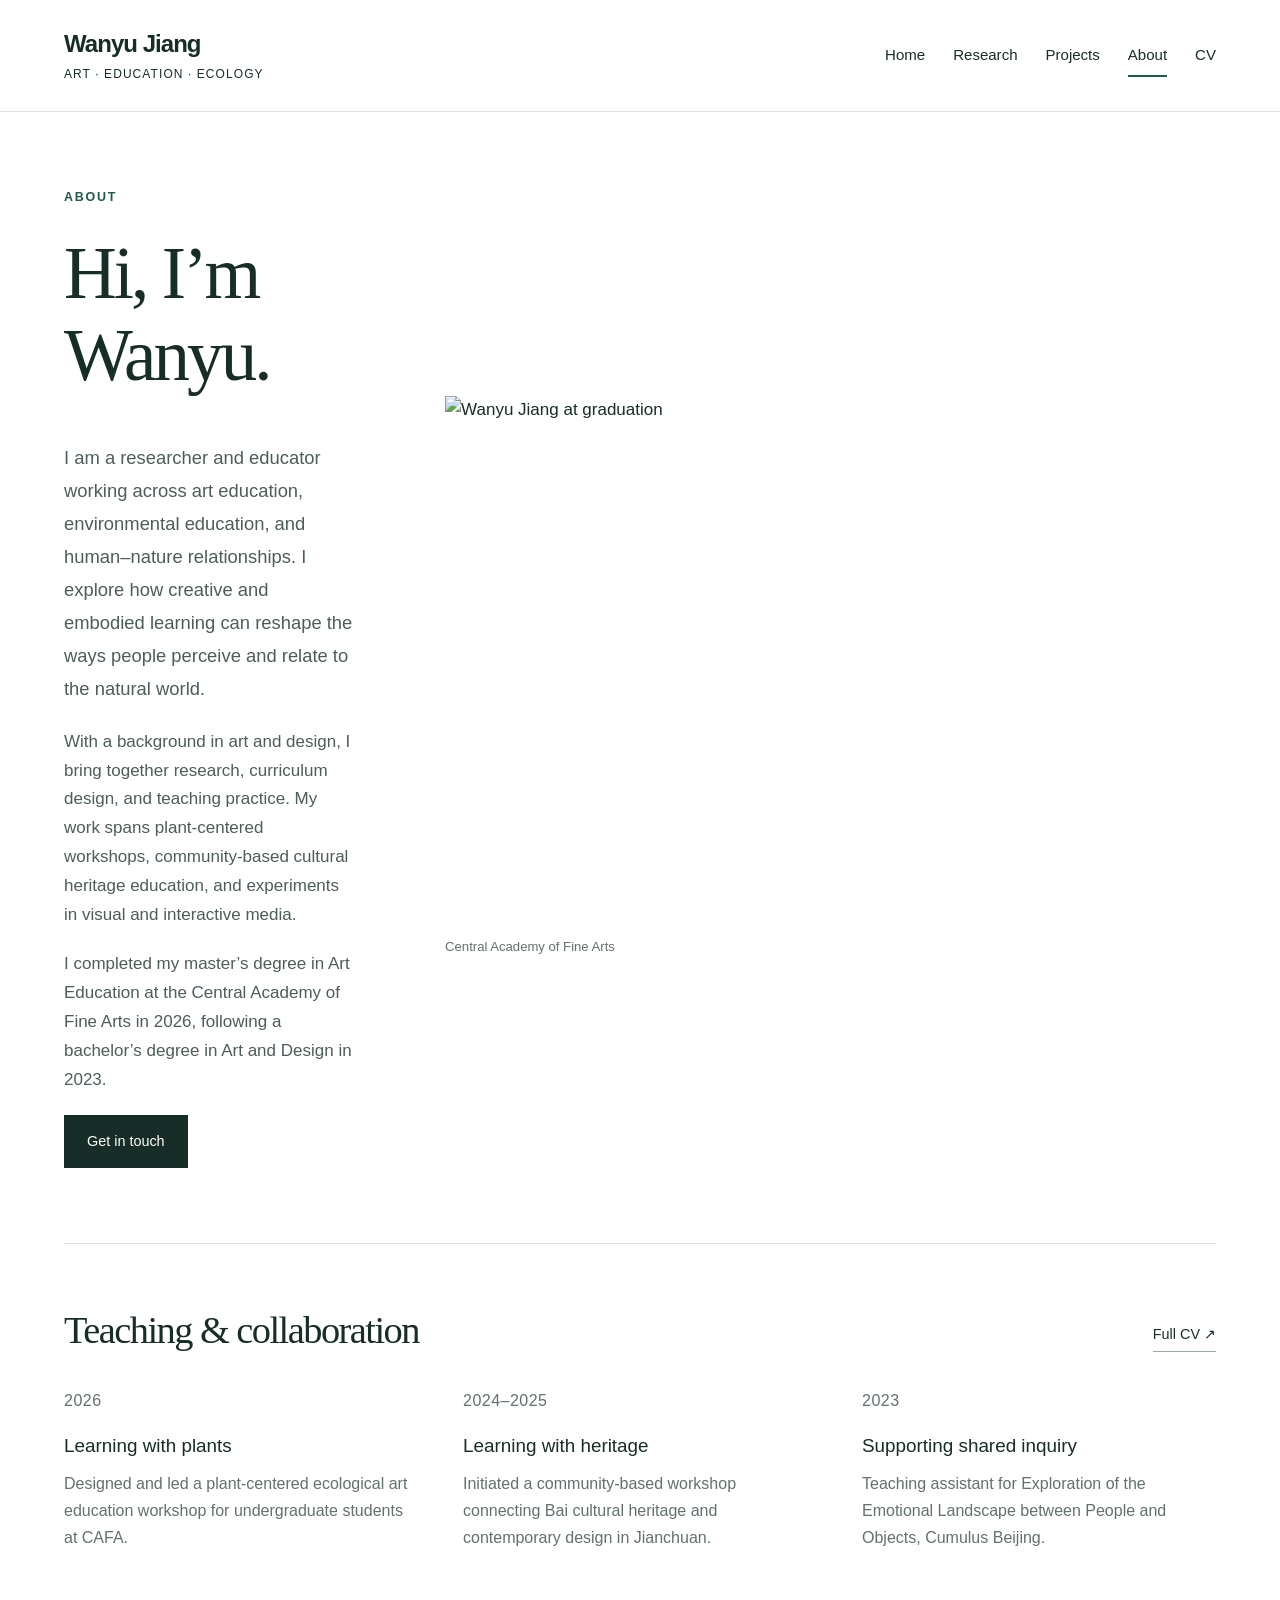
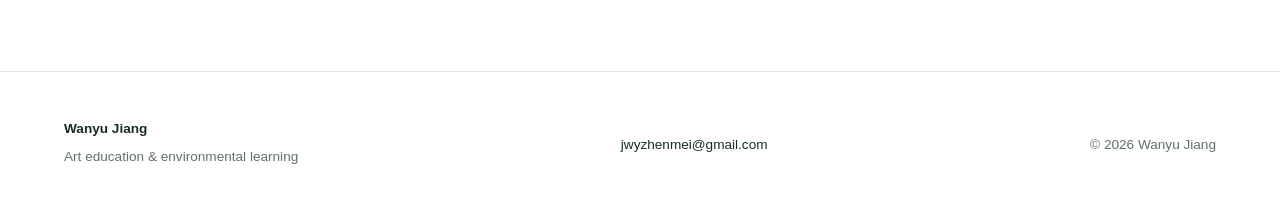
==== about.html @ fbd91f1c "Add files via upload" ====
<!doctype html><html lang="en"><head><meta charset="utf-8"><meta name="viewport" content="width=device-width,initial-scale=1"><title>About — Wanyu Jiang</title><meta name="description" content="Wanyu Jiang — researcher and educator working across art education, environmental learning, and human–nature relationships."><link rel="icon" href="data:image/svg+xml,%3Csvg xmlns='http://www.w3.org/2000/svg' viewBox='0 0 40 40'%3E%3Crect width='40' height='40' rx='20' fill='%231b4438'/%3E%3Ctext x='20' y='27' text-anchor='middle' font-family='Georgia' font-size='25' fill='white'%3EW%3C/text%3E%3C/svg%3E"><link rel="stylesheet" href="style.css"><script src="script.js" defer></script></head><body><a class="skip" href="#main">Skip to content</a><header><a class="brand" href="index.html">Wanyu Jiang<span>Art · Education · Ecology</span></a><button class="menu-toggle" aria-expanded="false" aria-controls="navigation">Menu</button><nav id="navigation" aria-label="Main navigation"><a href="index.html">Home</a><a href="research.html">Research</a><a href="projects.html">Projects</a><a aria-current="page" href="about.html">About</a><a href="cv.html">CV</a></nav></header><main id="main"><section class="about-layout"><div><p class="eyebrow">About</p><h1>Hi, I’m Wanyu.</h1><p class="intro">I am a researcher and educator working across art education, environmental education, and human–nature relationships. I explore how creative and embodied learning can reshape the ways people perceive and relate to the natural world.</p><p>With a background in art and design, I bring together research, curriculum design, and teaching practice. My work spans plant-centered workshops, community-based cultural heritage education, and experiments in visual and interactive media.</p><p>I completed my master’s degree in Art Education at the Central Academy of Fine Arts in 2026, following a bachelor’s degree in Art and Design in 2023.</p><a class="button" href="mailto:jwyzhenmei@gmail.com">Get in touch</a></div><figure><img class="portrait" src="assets/image-4.jpg" alt="Wanyu Jiang at graduation" loading="lazy" width="1600" height="1100"><figcaption>Central Academy of Fine Arts</figcaption></figure></section><section class="section"><div class="section-heading"><h2>Teaching & collaboration</h2><a class="text-link" href="cv.html">Full CV ↗</a></div><div class="three"><div><p class="meta">2026</p><h3>Learning with plants</h3><p>Designed and led a plant-centered ecological art education workshop for undergraduate students at CAFA.</p></div><div><p class="meta">2024–2025</p><h3>Learning with heritage</h3><p>Initiated a community-based workshop connecting Bai cultural heritage and contemporary design in Jianchuan.</p></div><div><p class="meta">2023</p><h3>Supporting shared inquiry</h3><p>Teaching assistant for Exploration of the Emotional Landscape between People and Objects, Cumulus Beijing.</p></div></div></section></main><footer><div><strong>Wanyu Jiang</strong><p>Art education & environmental learning</p></div><a href="mailto:jwyzhenmei@gmail.com">jwyzhenmei@gmail.com</a><span>© 2026 Wanyu Jiang</span></footer></body></html>
---- style.css ----
:root{--ink:#172d27;--accent:#205a46;--muted:#627169;--line:#dce3df;--paper:#fff;--tint:#f0f5f1}*{box-sizing:border-box}html{scroll-behavior:smooth}body{margin:0;background:var(--paper);color:var(--ink);font:17px/1.7 Arial,Helvetica,sans-serif}a{color:inherit;text-decoration:none}a:hover{color:var(--accent)}a:focus-visible,button:focus-visible{outline:3px solid #be7000;outline-offset:6px}p{margin:0 0 1.2em}h1,h2,h3{line-height:1.12;font-weight:400;margin:0 0 .6em}h1,h2{font-family:Georgia,'Times New Roman',serif;letter-spacing:-.04em}h1{font-size:clamp(3rem,5.7vw,5.8rem)}h2{font-size:clamp(2rem,3vw,3.1rem)}h3{font-size:1.35rem;line-height:1.35}img{display:block;max-width:100%;height:auto}figure{margin:0}figcaption{font-size:.82rem;color:var(--muted);margin-top:10px}header,main,footer{max-width:1400px;margin:auto}header{padding:30px 5%;display:flex;align-items:center;justify-content:space-between;border-bottom:1px solid var(--line);gap:25px}.brand{font-size:1.5rem;font-weight:600;letter-spacing:-.04em;line-height:1.2}.brand span{display:block;font-size:.75rem;font-weight:400;letter-spacing:.09em;text-transform:uppercase;margin-top:8px}nav{display:flex;gap:28px;font-size:.94rem}nav a{padding:8px 0}nav a[aria-current]{border-bottom:2px solid var(--accent)}main{padding:0 5%}.menu-toggle{display:none}.hero{display:grid;grid-template-columns:1.12fr 1fr;gap:7%;padding:70px 0 80px;align-items:center}.eyebrow{font-size:.78rem;letter-spacing:.14em;text-transform:uppercase;color:var(--accent);font-weight:600;margin-bottom:25px}.intro{font-size:1.15rem;line-height:1.8;max-width:750px;color:#4c5e55}.hero h1{margin-bottom:28px}.hero-image img{height:580px;width:100%;object-fit:cover;object-position:center 55%}.hero-image figcaption{font-size:.78rem}.actions{display:flex;align-items:center;gap:25px;margin:30px 0}.button{display:inline-block;background:var(--ink);color:white;padding:13px 22px;border:1px solid var(--ink);font:inherit;font-size:.9rem;cursor:pointer}.button:hover{background:var(--accent);color:#fff}.text-link{font-size:.9rem;border-bottom:1px solid #9bab9f;padding-bottom:4px}.affiliation{font-size:.82rem;color:var(--muted);max-width:320px}.section{padding:65px 0;border-top:1px solid var(--line)}.section-heading{display:flex;justify-content:space-between;align-items:end;gap:30px;margin-bottom:35px}.section-heading h2{margin-bottom:0}.section-heading .eyebrow{margin-bottom:15px}.grid{display:grid;grid-template-columns:1fr 1fr;gap:55px 35px}.project-card img{width:100%;height:360px;object-fit:cover;background:var(--tint);transition:filter .2s}.project-card:hover img{filter:brightness(.94)}.meta{font-size:.8rem;color:var(--muted);letter-spacing:.03em}.project-card .meta{margin:20px 0 9px}.project-card h3{font-family:Georgia,serif;font-size:1.9rem;letter-spacing:-.025em}.project-card p{color:var(--muted);max-width:520px;font-size:1rem}.research-band{background:var(--tint);margin:15px -5.56% 0;padding:65px 5.56%}.three{display:grid;grid-template-columns:repeat(3,1fr);gap:45px;margin:35px 0}.three p{color:var(--muted);font-size:1rem}.three h3{font-size:1.18rem}footer{padding:45px 5%;display:flex;justify-content:space-between;align-items:center;gap:30px;font-size:.85rem;border-top:1px solid var(--line)}footer p{margin:5px 0;color:var(--muted)}footer span{color:var(--muted)}.page-head{padding:65px 0 50px;max-width:1050px}.page-head h1{font-size:clamp(2.8rem,5vw,5rem)}.page-head>.text-link{display:inline-block;margin-bottom:35px}.project-index{padding-bottom:80px}.project-hero img{width:100%;height:650px;object-fit:cover}.project-body{display:grid;grid-template-columns:1fr 2.2fr;gap:10%;padding:70px 0}.project-body aside{font-size:.95rem;color:var(--muted)}.project-body aside .eyebrow{margin-bottom:8px}.project-body article section{margin-bottom:40px}.project-body h2{font-size:2rem}.project-body article p{color:#4c5e55}.gallery{display:grid;grid-template-columns:1fr 1fr;gap:35px;padding-bottom:70px}.gallery img{width:100%;height:400px;object-fit:contain;background:#f5f6f5}.thesis{display:grid;grid-template-columns:1fr 1fr;gap:55px;padding-bottom:60px;align-items:center}.thesis img{height:400px;width:100%;object-fit:cover}.publication{display:grid;grid-template-columns:110px 1fr;gap:25px;border-top:1px solid var(--line);padding:30px 0}.publication h3{font-family:Georgia,serif;font-size:1.65rem}.publication p{font-size:1rem;color:var(--muted);margin-bottom:12px}.muted{color:var(--muted);font-size:.85rem}.about-layout{display:grid;grid-template-columns:1.4fr 1fr;gap:8%;align-items:center;padding:75px 0}.portrait{width:100%;height:530px;object-fit:cover;object-position:55% center}.about-layout p:not(.eyebrow){color:#4c5e55}.cv-section{padding:35px 0;border-top:1px solid var(--line);max-width:1000px}.cv-section h2{font-size:2rem}.cv-row{display:grid;grid-template-columns:130px 1fr;gap:25px;padding:15px 0}.cv-row h3{font-size:1.05rem;font-weight:600;margin-bottom:5px}.cv-row p{font-size:.96rem;color:var(--muted);margin:0}.skip{position:absolute;top:-100px;background:white;padding:15px;z-index:10}.skip:focus{top:0}.print-button{margin-top:10px}@media(max-width:850px){header{padding:24px 5%}nav{gap:16px}.hero{gap:5%;padding:45px 0}.hero-image img{height:500px}.hero h1{font-size:3.5rem}.three{gap:20px}.project-card img{height:270px}.project-hero img{height:450px}.portrait{height:450px}.gallery img{height:300px}}@media(max-width:620px){body{font-size:16px}.brand{font-size:1.3rem}.brand span{font-size:.7rem}.menu-toggle{display:block;border:1px solid var(--line);padding:8px 12px;background:white;color:var(--ink);font:inherit}header{flex-wrap:wrap}nav{display:none;width:100%;justify-content:space-between;gap:8px}nav.open{display:flex}.hero,.about-layout,.thesis,.project-body{grid-template-columns:1fr;gap:30px}.hero{padding:40px 0}.hero h1{font-size:3.6rem}.hero-image img{height:440px}.hero .intro{font-size:1.05rem}.affiliation{max-width:none}.grid,.three,.gallery{grid-template-columns:1fr}.section{padding:40px 0}.section-heading{align-items:start;flex-direction:column;gap:15px}.grid{gap:40px}.project-card img{height:300px}.research-band{padding-top:45px;padding-bottom:40px}.three{gap:20px}.three p{margin-bottom:0}.page-head{padding:40px 0}.project-hero img{height:380px}.project-body{padding:35px 0}.project-body aside{display:grid;grid-template-columns:70px 1fr;gap:10px}.project-body aside p{margin:0}.gallery img{height:auto;max-height:520px}.publication{grid-template-columns:1fr;gap:8px}.about-layout{padding:40px 0}.portrait{height:440px}.cv-row{grid-template-columns:1fr;gap:5px}footer{flex-direction:column;align-items:start;gap:15px}.actions{gap:18px}.thesis{padding-bottom:40px}}@media print{header,footer,.print-button,.skip{display:none}body{font-size:10pt;color:#111}main{padding:0;max-width:none}.page-head{padding:0 0 15px}.page-head h1{font-size:28pt}.cv-section{padding:12px 0;break-inside:auto}.cv-section h2{font-size:16pt}.cv-row{padding:5px 0;break-inside:avoid}.cv-row h3,.cv-row p,.meta{font-size:10pt}.cv-section p{font-size:10pt}.cv-row{grid-template-columns:85px 1fr}a{color:#111}@page{margin:16mm}}
/* Project sequences follow the author-specified image order and aspect ratios. */
.reading-copy{max-width:850px;margin:0 auto 40px;color:#4c5e55}.reading-copy h2{color:var(--ink);font-size:2.2rem}.abstract{padding:35px 0 20px;border-top:1px solid var(--line)}.abstract p{font-size:1rem}.keywords{font-size:.9rem!important}.project-sequence{padding:0 0 70px}.project-sequence>.original-image{max-width:1100px;margin:0 auto 38px}.original-image img{width:100%;height:auto;object-fit:contain;background:transparent}.image-pair{display:grid;grid-template-columns:1fr 1fr;gap:28px;align-items:start;margin-bottom:38px}.image-pair .original-image{margin:0}.video-block{max-width:1100px;margin:35px auto 50px}.video-block video{display:block;width:100%;height:auto;max-height:85vh;background:#111}.project-sequence .reading-copy{margin-top:55px}.hero-image img[src*="image-14"]{object-fit:contain;background:#f3f4f2}.project-hero:has(img[src*="feedback-image"] ) img{height:auto;max-height:700px;object-fit:contain;background:#f5f6f5}@media(max-width:620px){.image-pair{grid-template-columns:1fr;gap:25px}.abstract{padding-top:25px}.project-sequence .reading-copy{margin-top:35px}.video-block{margin:25px auto 35px}}
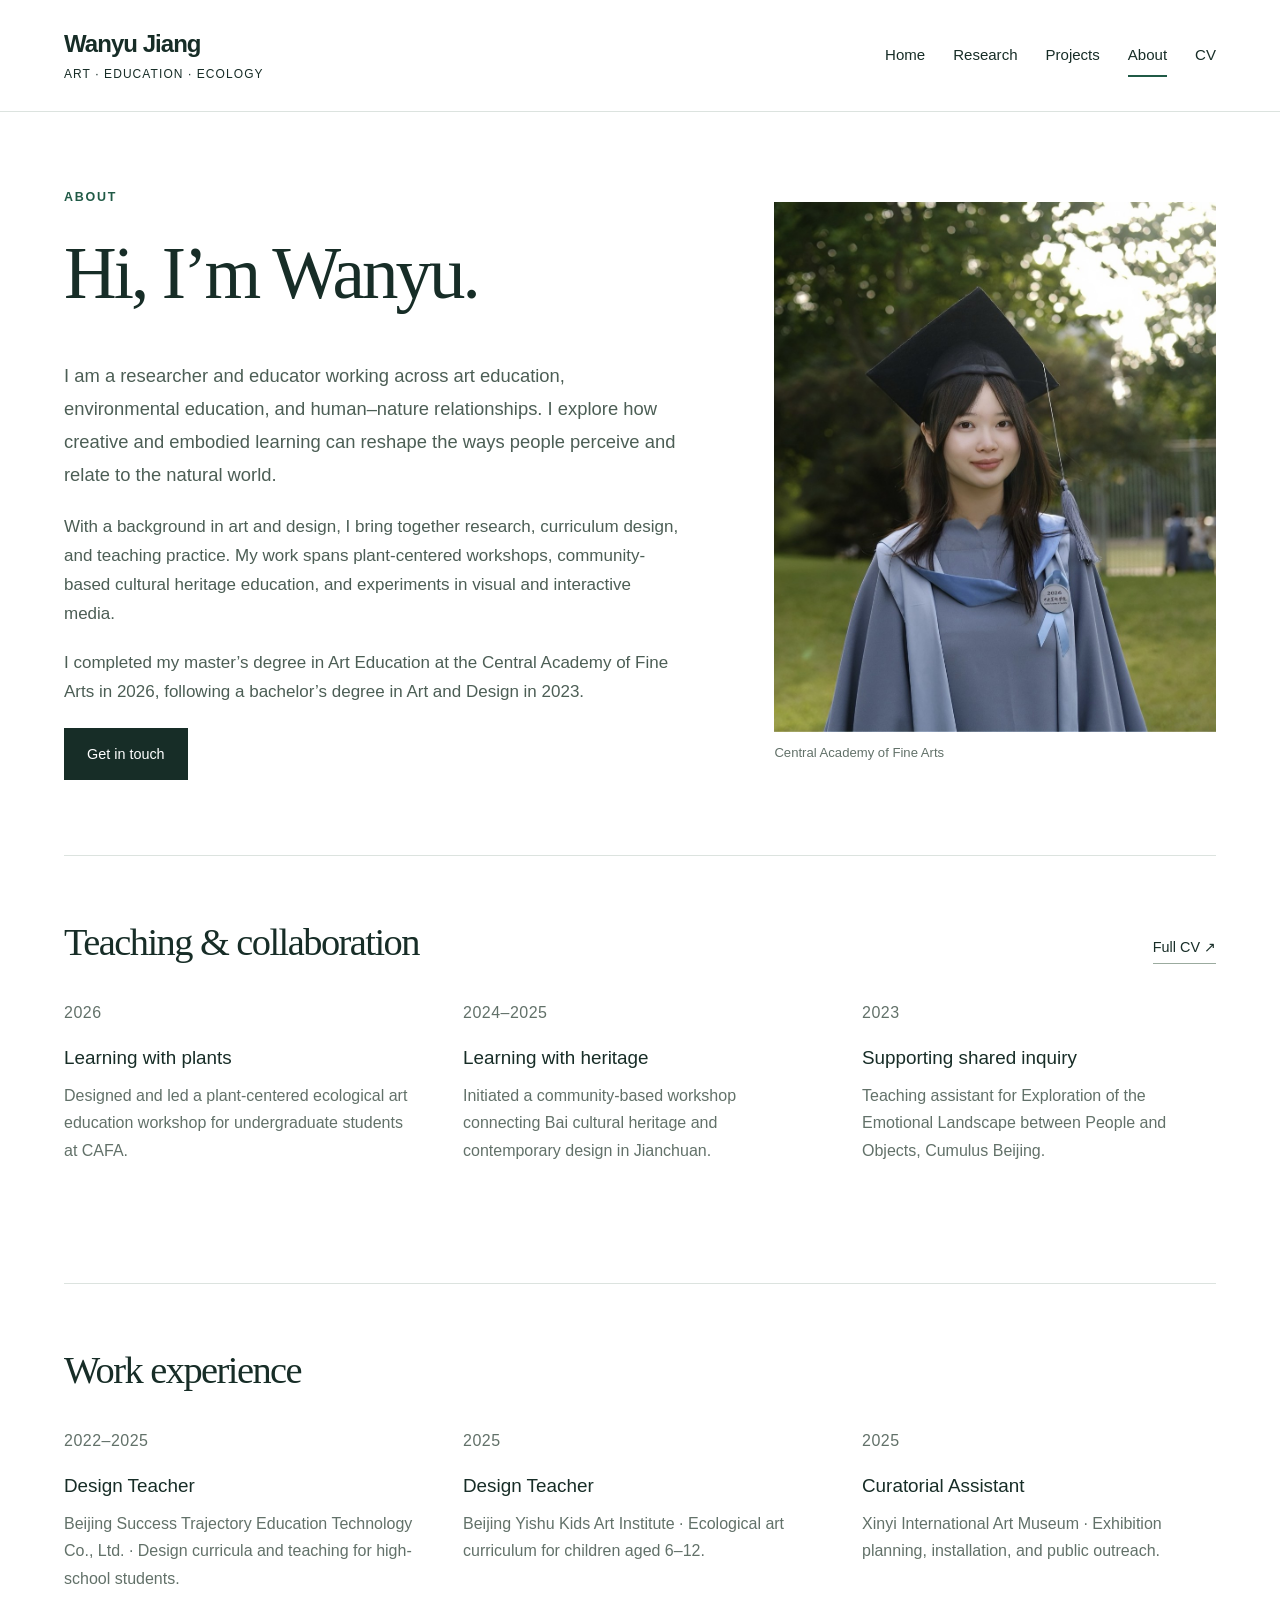
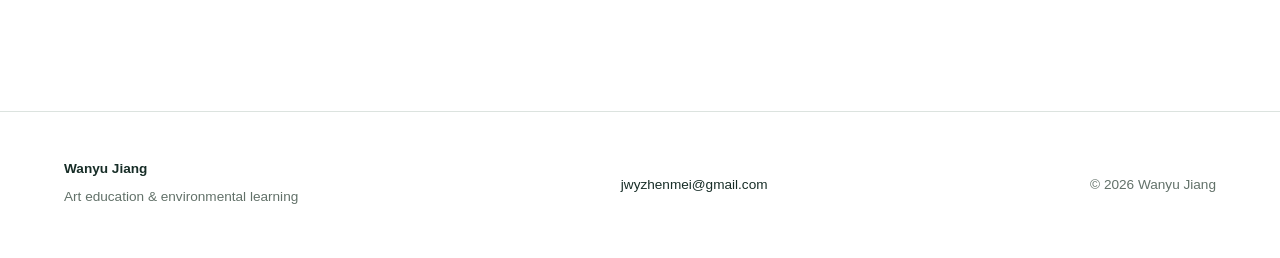
==== commit 61a317ea: "Add files via upload" ====
--- a/about.html
+++ b/about.html
@@ -1 +1 @@
-<!doctype html><html lang="en"><head><meta charset="utf-8"><meta name="viewport" content="width=device-width,initial-scale=1"><title>About — Wanyu Jiang</title><meta name="description" content="Wanyu Jiang — researcher and educator working across art education, environmental learning, and human–nature relationships."><link rel="icon" href="data:image/svg+xml,%3Csvg xmlns='http://www.w3.org/2000/svg' viewBox='0 0 40 40'%3E%3Crect width='40' height='40' rx='20' fill='%231b4438'/%3E%3Ctext x='20' y='27' text-anchor='middle' font-family='Georgia' font-size='25' fill='white'%3EW%3C/text%3E%3C/svg%3E"><link rel="stylesheet" href="style.css"><script src="script.js" defer></script></head><body><a class="skip" href="#main">Skip to content</a><header><a class="brand" href="index.html">Wanyu Jiang<span>Art · Education · Ecology</span></a><button class="menu-toggle" aria-expanded="false" aria-controls="navigation">Menu</button><nav id="navigation" aria-label="Main navigation"><a href="index.html">Home</a><a href="research.html">Research</a><a href="projects.html">Projects</a><a aria-current="page" href="about.html">About</a><a href="cv.html">CV</a></nav></header><main id="main"><section class="about-layout"><div><p class="eyebrow">About</p><h1>Hi, I’m Wanyu.</h1><p class="intro">I am a researcher and educator working across art education, environmental education, and human–nature relationships. I explore how creative and embodied learning can reshape the ways people perceive and relate to the natural world.</p><p>With a background in art and design, I bring together research, curriculum design, and teaching practice. My work spans plant-centered workshops, community-based cultural heritage education, and experiments in visual and interactive media.</p><p>I completed my master’s degree in Art Education at the Central Academy of Fine Arts in 2026, following a bachelor’s degree in Art and Design in 2023.</p><a class="button" href="mailto:jwyzhenmei@gmail.com">Get in touch</a></div><figure><img class="portrait" src="assets/image-4.jpg" alt="Wanyu Jiang at graduation" loading="lazy" width="1600" height="1100"><figcaption>Central Academy of Fine Arts</figcaption></figure></section><section class="section"><div class="section-heading"><h2>Teaching & collaboration</h2><a class="text-link" href="cv.html">Full CV ↗</a></div><div class="three"><div><p class="meta">2026</p><h3>Learning with plants</h3><p>Designed and led a plant-centered ecological art education workshop for undergraduate students at CAFA.</p></div><div><p class="meta">2024–2025</p><h3>Learning with heritage</h3><p>Initiated a community-based workshop connecting Bai cultural heritage and contemporary design in Jianchuan.</p></div><div><p class="meta">2023</p><h3>Supporting shared inquiry</h3><p>Teaching assistant for Exploration of the Emotional Landscape between People and Objects, Cumulus Beijing.</p></div></div></section></main><footer><div><strong>Wanyu Jiang</strong><p>Art education & environmental learning</p></div><a href="mailto:jwyzhenmei@gmail.com">jwyzhenmei@gmail.com</a><span>© 2026 Wanyu Jiang</span></footer></body></html>+<!doctype html><html lang="en"><head><meta charset="utf-8"><meta name="viewport" content="width=device-width,initial-scale=1"><title>About — Wanyu Jiang</title><meta name="description" content="Wanyu Jiang — researcher and educator working across art education, environmental learning, and human–nature relationships."><link rel="icon" href="data:image/svg+xml,%3Csvg xmlns='http://www.w3.org/2000/svg' viewBox='0 0 40 40'%3E%3Crect width='40' height='40' rx='20' fill='%231b4438'/%3E%3Ctext x='20' y='27' text-anchor='middle' font-family='Georgia' font-size='25' fill='white'%3EW%3C/text%3E%3C/svg%3E"><link rel="stylesheet" href="style.css"><script src="script.js" defer></script></head><body><a class="skip" href="#main">Skip to content</a><header><a class="brand" href="index.html">Wanyu Jiang<span>Art · Education · Ecology</span></a><button class="menu-toggle" aria-expanded="false" aria-controls="navigation">Menu</button><nav id="navigation" aria-label="Main navigation"><a href="index.html">Home</a><a href="research.html">Research</a><a href="projects.html">Projects</a><a aria-current="page" href="about.html">About</a><a href="cv.html">CV</a></nav></header><main id="main"><section class="about-layout"><div><p class="eyebrow">About</p><h1>Hi, I’m Wanyu.</h1><p class="intro">I am a researcher and educator working across art education, environmental education, and human–nature relationships. I explore how creative and embodied learning can reshape the ways people perceive and relate to the natural world.</p><p>With a background in art and design, I bring together research, curriculum design, and teaching practice. My work spans plant-centered workshops, community-based cultural heritage education, and experiments in visual and interactive media.</p><p>I completed my master’s degree in Art Education at the Central Academy of Fine Arts in 2026, following a bachelor’s degree in Art and Design in 2023.</p><a class="button" href="mailto:jwyzhenmei@gmail.com">Get in touch</a></div><figure><img class="portrait" src="assets/image-4.jpg" alt="Wanyu Jiang at graduation" loading="lazy" width="1600" height="1100"><figcaption>Central Academy of Fine Arts</figcaption></figure></section><section class="section"><div class="section-heading"><h2>Teaching & collaboration</h2><a class="text-link" href="cv.html">Full CV ↗</a></div><div class="three"><div><p class="meta">2026</p><h3>Learning with plants</h3><p>Designed and led a plant-centered ecological art education workshop for undergraduate students at CAFA.</p></div><div><p class="meta">2024–2025</p><h3>Learning with heritage</h3><p>Initiated a community-based workshop connecting Bai cultural heritage and contemporary design in Jianchuan.</p></div><div><p class="meta">2023</p><h3>Supporting shared inquiry</h3><p>Teaching assistant for Exploration of the Emotional Landscape between People and Objects, Cumulus Beijing.</p></div></div></section><section class="section" id="work-experience"><div class="section-heading"><h2>Work experience</h2></div><div class="three"><div><p class="meta">2022–2025</p><h3>Design Teacher</h3><p>Beijing Success Trajectory Education Technology Co., Ltd. · Design curricula and teaching for high-school students.</p></div><div><p class="meta">2025</p><h3>Design Teacher</h3><p>Beijing Yishu Kids Art Institute · Ecological art curriculum for children aged 6–12.</p></div><div><p class="meta">2025</p><h3>Curatorial Assistant</h3><p>Xinyi International Art Museum · Exhibition planning, installation, and public outreach.</p></div></div></section></main><footer><div><strong>Wanyu Jiang</strong><p>Art education & environmental learning</p></div><a href="mailto:jwyzhenmei@gmail.com">jwyzhenmei@gmail.com</a><span>© 2026 Wanyu Jiang</span></footer></body></html>
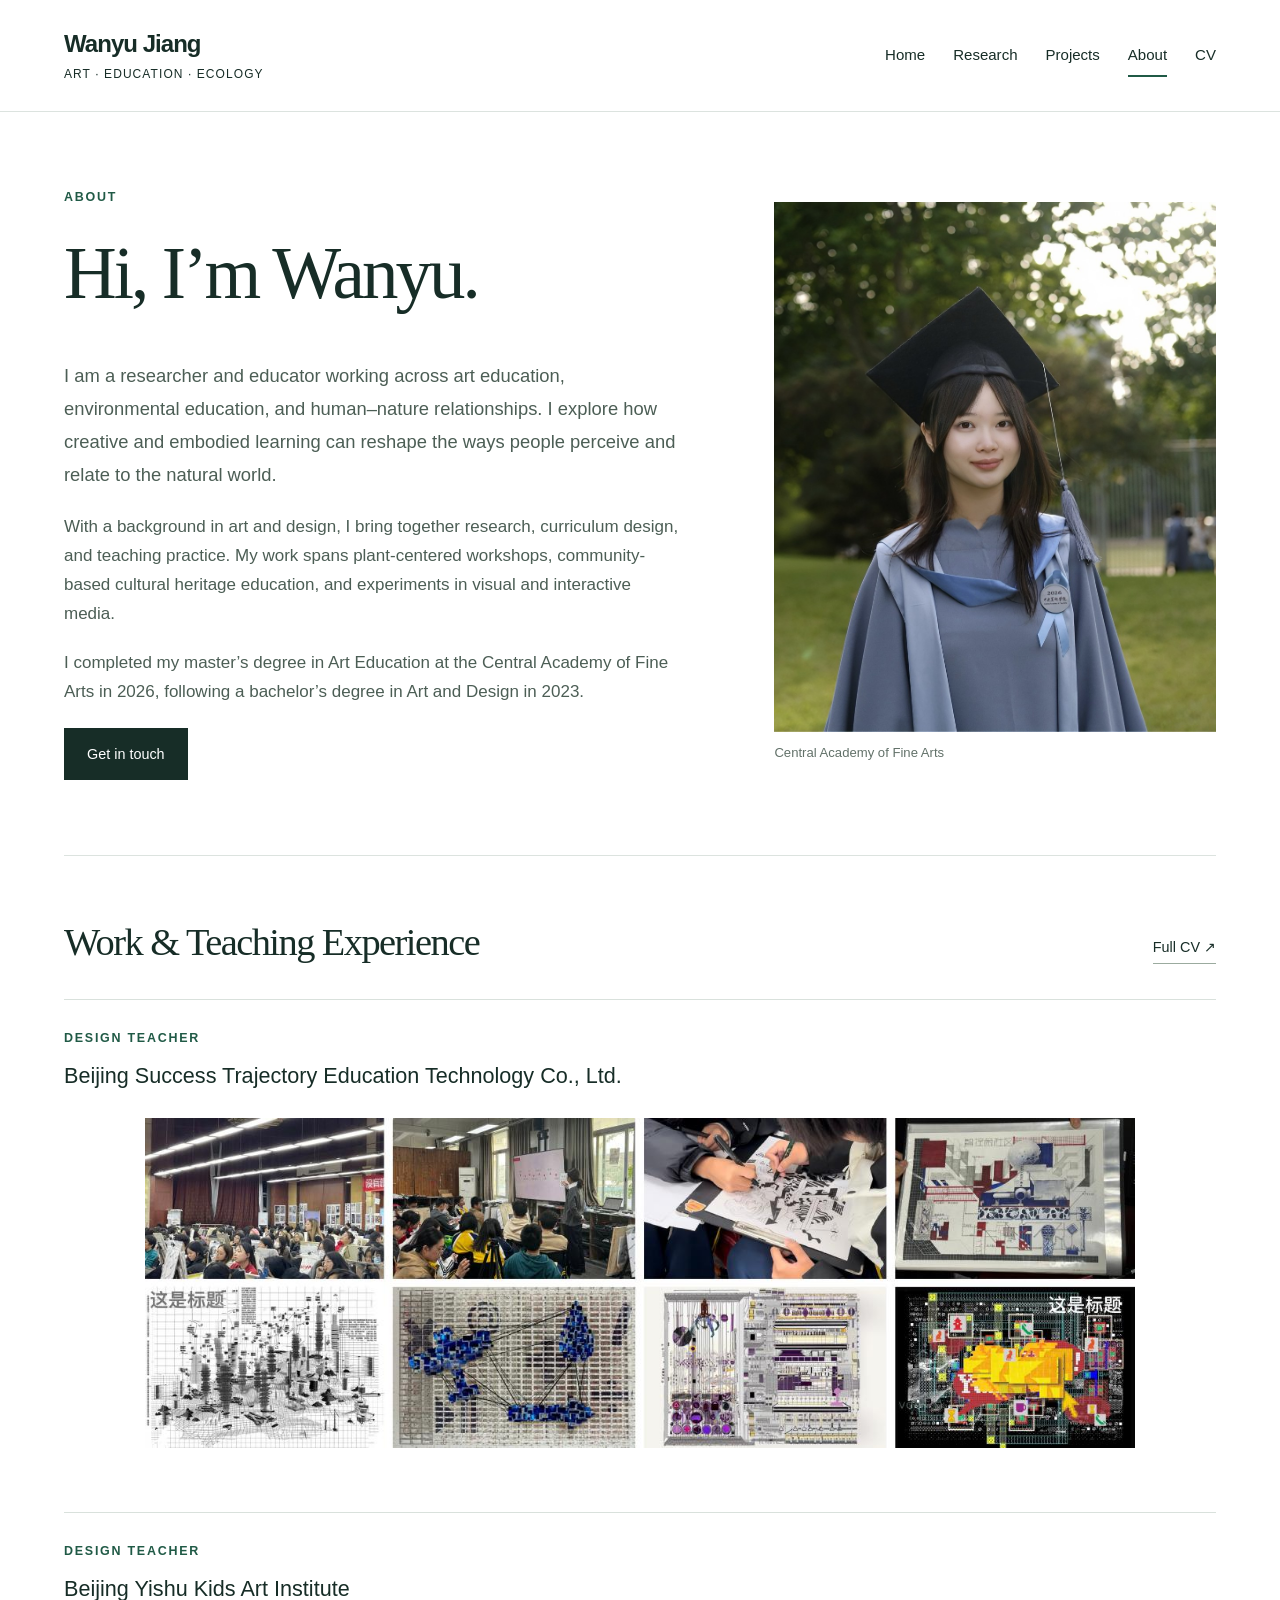
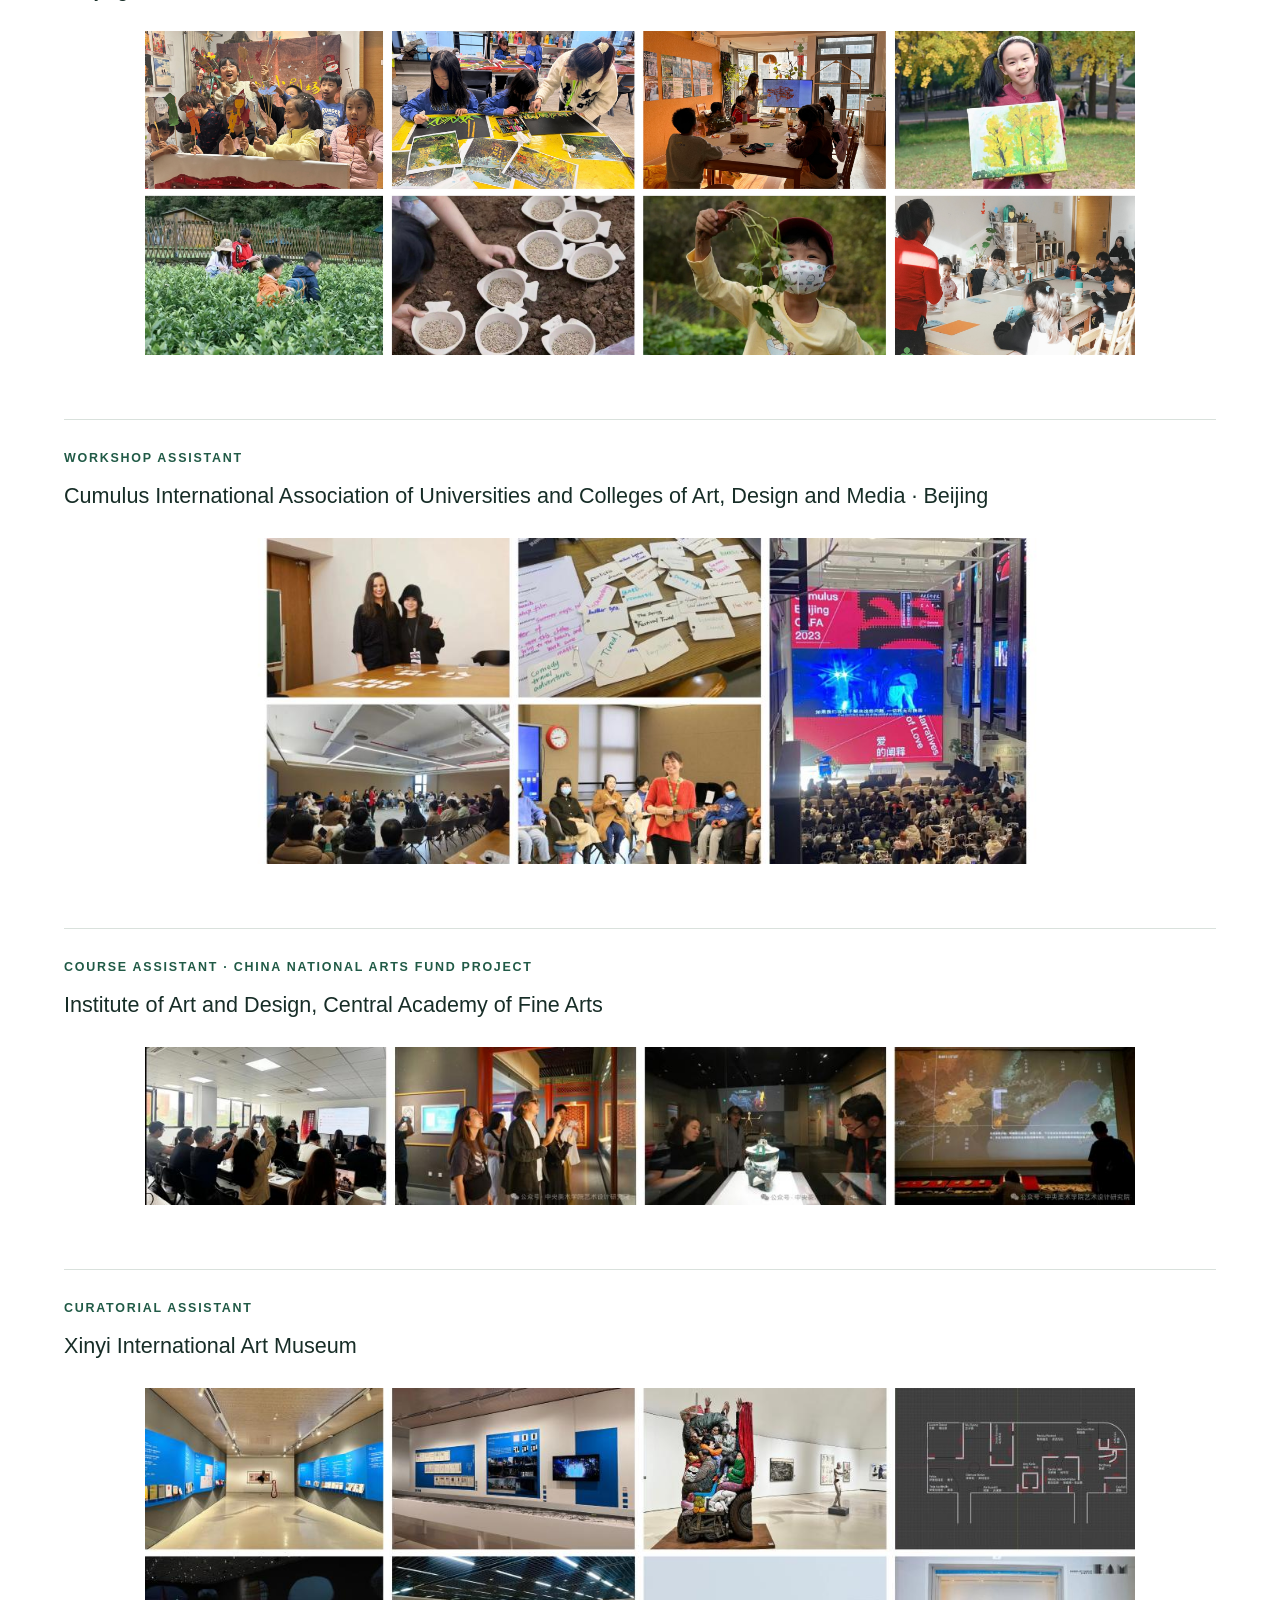
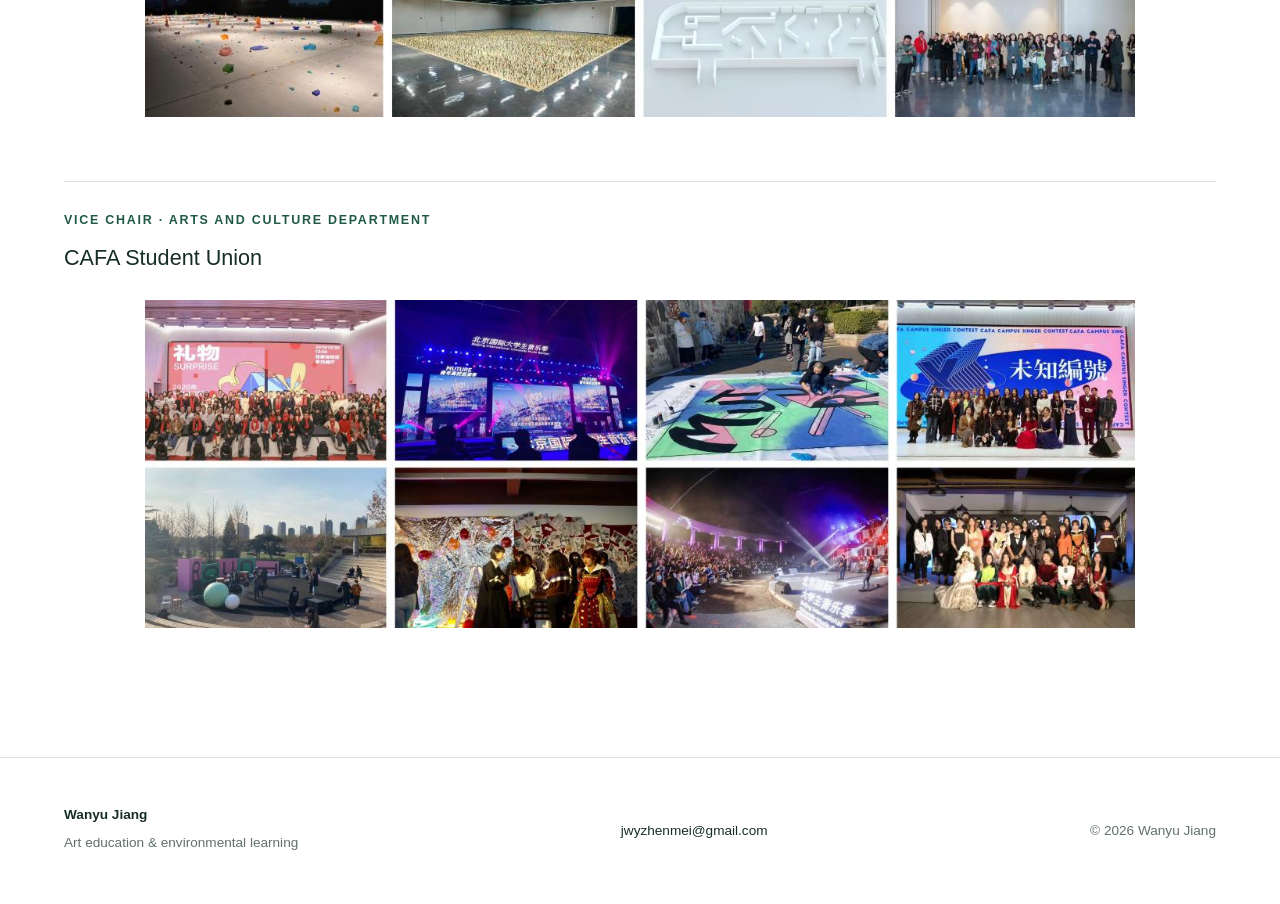
==== commit 4187886b: "Add files via upload" ====
--- a/about.html
+++ b/about.html
@@ -1 +1 @@
-<!doctype html><html lang="en"><head><meta charset="utf-8"><meta name="viewport" content="width=device-width,initial-scale=1"><title>About — Wanyu Jiang</title><meta name="description" content="Wanyu Jiang — researcher and educator working across art education, environmental learning, and human–nature relationships."><link rel="icon" href="data:image/svg+xml,%3Csvg xmlns='http://www.w3.org/2000/svg' viewBox='0 0 40 40'%3E%3Crect width='40' height='40' rx='20' fill='%231b4438'/%3E%3Ctext x='20' y='27' text-anchor='middle' font-family='Georgia' font-size='25' fill='white'%3EW%3C/text%3E%3C/svg%3E"><link rel="stylesheet" href="style.css"><script src="script.js" defer></script></head><body><a class="skip" href="#main">Skip to content</a><header><a class="brand" href="index.html">Wanyu Jiang<span>Art · Education · Ecology</span></a><button class="menu-toggle" aria-expanded="false" aria-controls="navigation">Menu</button><nav id="navigation" aria-label="Main navigation"><a href="index.html">Home</a><a href="research.html">Research</a><a href="projects.html">Projects</a><a aria-current="page" href="about.html">About</a><a href="cv.html">CV</a></nav></header><main id="main"><section class="about-layout"><div><p class="eyebrow">About</p><h1>Hi, I’m Wanyu.</h1><p class="intro">I am a researcher and educator working across art education, environmental education, and human–nature relationships. I explore how creative and embodied learning can reshape the ways people perceive and relate to the natural world.</p><p>With a background in art and design, I bring together research, curriculum design, and teaching practice. My work spans plant-centered workshops, community-based cultural heritage education, and experiments in visual and interactive media.</p><p>I completed my master’s degree in Art Education at the Central Academy of Fine Arts in 2026, following a bachelor’s degree in Art and Design in 2023.</p><a class="button" href="mailto:jwyzhenmei@gmail.com">Get in touch</a></div><figure><img class="portrait" src="assets/image-4.jpg" alt="Wanyu Jiang at graduation" loading="lazy" width="1600" height="1100"><figcaption>Central Academy of Fine Arts</figcaption></figure></section><section class="section"><div class="section-heading"><h2>Teaching & collaboration</h2><a class="text-link" href="cv.html">Full CV ↗</a></div><div class="three"><div><p class="meta">2026</p><h3>Learning with plants</h3><p>Designed and led a plant-centered ecological art education workshop for undergraduate students at CAFA.</p></div><div><p class="meta">2024–2025</p><h3>Learning with heritage</h3><p>Initiated a community-based workshop connecting Bai cultural heritage and contemporary design in Jianchuan.</p></div><div><p class="meta">2023</p><h3>Supporting shared inquiry</h3><p>Teaching assistant for Exploration of the Emotional Landscape between People and Objects, Cumulus Beijing.</p></div></div></section><section class="section" id="work-experience"><div class="section-heading"><h2>Work experience</h2></div><div class="three"><div><p class="meta">2022–2025</p><h3>Design Teacher</h3><p>Beijing Success Trajectory Education Technology Co., Ltd. · Design curricula and teaching for high-school students.</p></div><div><p class="meta">2025</p><h3>Design Teacher</h3><p>Beijing Yishu Kids Art Institute · Ecological art curriculum for children aged 6–12.</p></div><div><p class="meta">2025</p><h3>Curatorial Assistant</h3><p>Xinyi International Art Museum · Exhibition planning, installation, and public outreach.</p></div></div></section></main><footer><div><strong>Wanyu Jiang</strong><p>Art education & environmental learning</p></div><a href="mailto:jwyzhenmei@gmail.com">jwyzhenmei@gmail.com</a><span>© 2026 Wanyu Jiang</span></footer></body></html>
+<!doctype html><html lang="en"><head><meta charset="utf-8"><meta name="viewport" content="width=device-width,initial-scale=1"><title>About — Wanyu Jiang</title><meta name="description" content="Wanyu Jiang — researcher and educator working across art education, environmental learning, and human–nature relationships."><link rel="icon" href="data:image/svg+xml,%3Csvg xmlns='http://www.w3.org/2000/svg' viewBox='0 0 40 40'%3E%3Crect width='40' height='40' rx='20' fill='%231b4438'/%3E%3Ctext x='20' y='27' text-anchor='middle' font-family='Georgia' font-size='25' fill='white'%3EW%3C/text%3E%3C/svg%3E"><link rel="stylesheet" href="style.css"><script src="script.js" defer></script><style>.experience-gallery-item{margin:0 0 64px;padding-top:28px;border-top:1px solid #d9e1dc}.experience-gallery-item h3{margin:12px 0 28px}.experience-photos{display:grid;gap:28px;width:86%;margin:0 auto}@media(max-width:700px){.experience-photos{width:100%}}.experience-photos figure{margin:0}.experience-photos img{display:block;width:100%;height:auto;max-height:850px;object-fit:contain}.experience-gallery-item .eyebrow{margin:0}</style></head><body><a class="skip" href="#main">Skip to content</a><header><a class="brand" href="index.html">Wanyu Jiang<span>Art · Education · Ecology</span></a><button class="menu-toggle" aria-expanded="false" aria-controls="navigation">Menu</button><nav id="navigation" aria-label="Main navigation"><a href="index.html">Home</a><a href="research.html">Research</a><a href="projects.html">Projects</a><a aria-current="page" href="about.html">About</a><a href="cv.html">CV</a></nav></header><main id="main"><section class="about-layout"><div><p class="eyebrow">About</p><h1>Hi, I’m Wanyu.</h1><p class="intro">I am a researcher and educator working across art education, environmental education, and human–nature relationships. I explore how creative and embodied learning can reshape the ways people perceive and relate to the natural world.</p><p>With a background in art and design, I bring together research, curriculum design, and teaching practice. My work spans plant-centered workshops, community-based cultural heritage education, and experiments in visual and interactive media.</p><p>I completed my master’s degree in Art Education at the Central Academy of Fine Arts in 2026, following a bachelor’s degree in Art and Design in 2023.</p><a class="button" href="mailto:jwyzhenmei@gmail.com">Get in touch</a></div><figure><img class="portrait" src="assets/image-4.jpg" alt="Wanyu Jiang at graduation" loading="lazy" width="1600" height="1100"><figcaption>Central Academy of Fine Arts</figcaption></figure></section><section class="section" id="work-in-practice"><div class="section-heading"><h2>Work &amp; Teaching Experience</h2><a class="text-link" href="cv.html">Full CV &#8599;</a></div><article class="experience-gallery-item"><p class="eyebrow">Design Teacher</p><h3>Beijing Success Trajectory Education Technology Co., Ltd.</h3><div class="experience-photos"><figure><img src="assets/work-experience-1031-1.jpeg" alt="Design Teacher — Beijing Success Trajectory Education Technology Co., Ltd." width="1262" height="420" loading="lazy"></figure></div></article><article class="experience-gallery-item"><p class="eyebrow">Design Teacher</p><h3>Beijing Yishu Kids Art Institute</h3><div class="experience-photos"><figure><img src="assets/work-experience-1031-2.jpeg" alt="Design Teacher — Beijing Yishu Kids Art Institute" width="7661" height="2501" loading="lazy"></figure></div></article><article class="experience-gallery-item"><p class="eyebrow">Workshop Assistant</p><h3>Cumulus International Association of Universities and Colleges of Art, Design and Media · Beijing</h3><div class="experience-photos"><figure><img src="assets/work-experience-1031-3.jpeg" alt="Workshop Assistant — Cumulus International Association of Universities and Colleges of Art, Design and Media · Beijing" width="1262" height="415" loading="lazy"></figure></div></article><article class="experience-gallery-item"><p class="eyebrow">Course Assistant · China National Arts Fund Project</p><h3>Institute of Art and Design, Central Academy of Fine Arts</h3><div class="experience-photos"><figure><img src="assets/work-experience-1031-4.jpeg" alt="Course Assistant · China National Arts Fund Project — Institute of Art and Design, Central Academy of Fine Arts" width="1248" height="198" loading="lazy"></figure></div></article><article class="experience-gallery-item"><p class="eyebrow">Curatorial Assistant</p><h3>Xinyi International Art Museum</h3><div class="experience-photos"><figure><img src="assets/work-experience-1031-5.jpeg" alt="Curatorial Assistant — Xinyi International Art Museum" width="1263" height="419" loading="lazy"></figure></div></article><article class="experience-gallery-item"><p class="eyebrow">Vice Chair · Arts and Culture Department</p><h3>CAFA Student Union</h3><div class="experience-photos"><figure><img src="assets/work-experience-1031-6.jpeg" alt="Vice Chair, Arts and Culture Department — CAFA Student Union" width="1266" height="419" loading="lazy"></figure></div></article></section></main><footer><div><strong>Wanyu Jiang</strong><p>Art education & environmental learning</p></div><a href="mailto:jwyzhenmei@gmail.com">jwyzhenmei@gmail.com</a><span>© 2026 Wanyu Jiang</span></footer></body></html>
